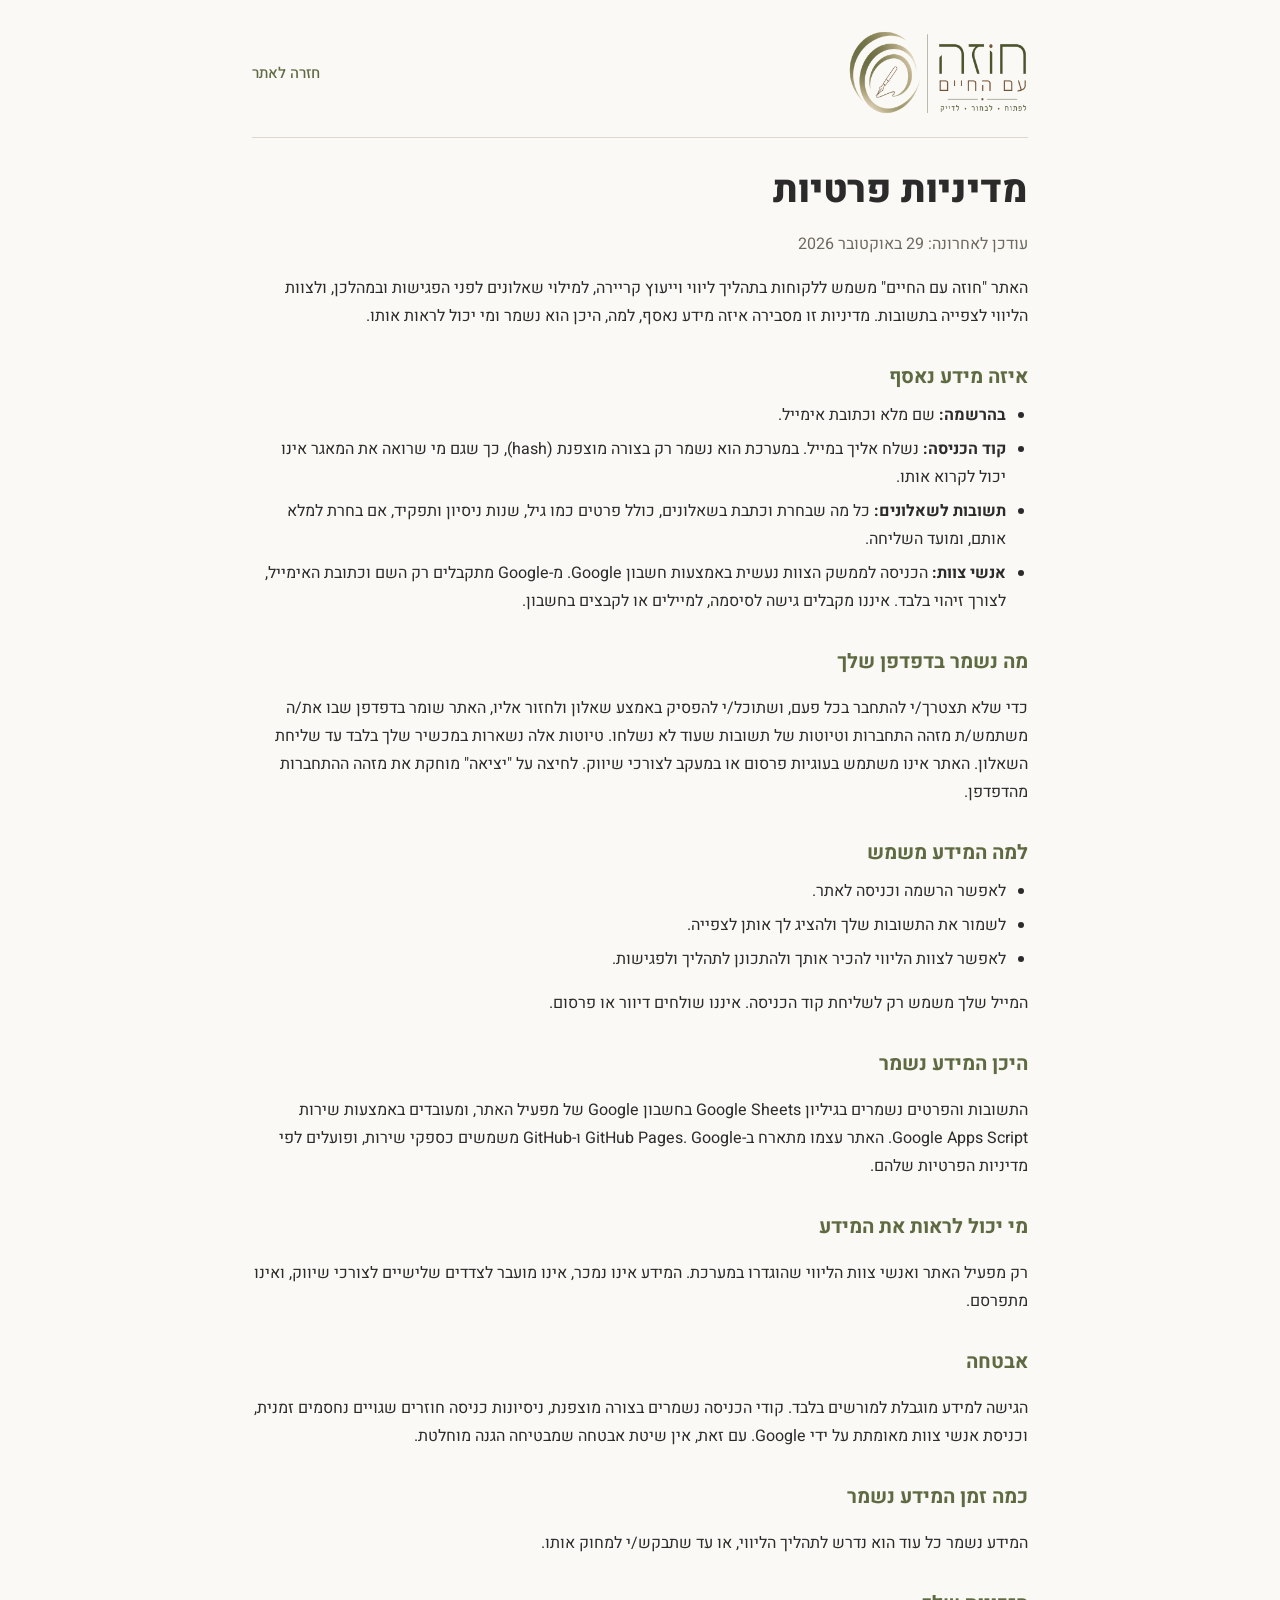
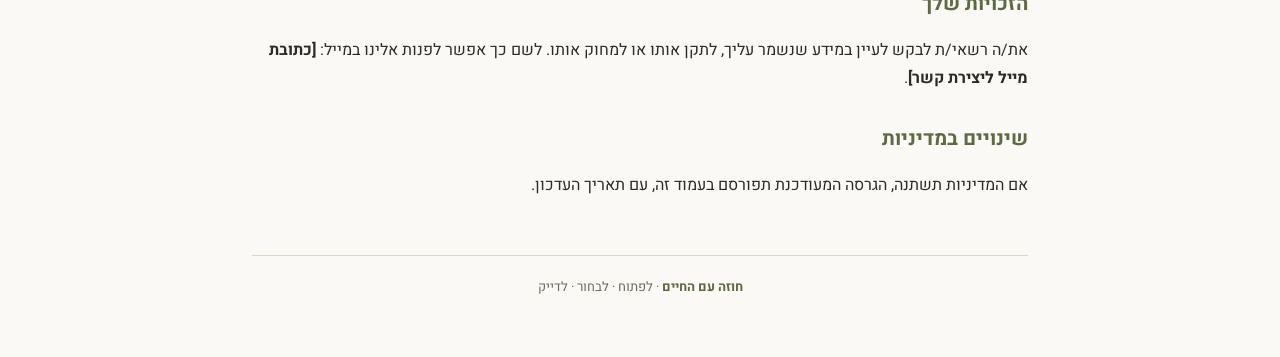
==== CFL_HR_privacy.html @ 14820999 "HR site starter" ====
<!doctype html>
<html lang="he" dir="rtl">
<head>
  <meta charset="utf-8">
  <meta name="viewport" content="width=device-width, initial-scale=1">
  <title>מדיניות פרטיות · חוזה עם החיים</title>
  <link rel="preconnect" href="https://fonts.googleapis.com">
  <link rel="preconnect" href="https://fonts.gstatic.com" crossorigin>
  <link href="https://fonts.googleapis.com/css2?family=Heebo:wght@300;400;500;700;800&display=swap" rel="stylesheet">
  <style>
    :root { --ink:#2B2B2B; --olive:#5E6A41; --paper:#FAF9F5; --rule:#DCD7CA; --mute:#6E6A5F; }
    * { box-sizing: border-box; }
    body { margin:0; background:var(--paper); color:var(--ink); font-family:"Heebo",Arial,"Arial Hebrew",sans-serif; font-size:17px; line-height:1.65; }
    .wrap { max-width:820px; margin:0 auto; padding:0 22px 60px; }
    .site-head { display:flex; align-items:center; justify-content:space-between; gap:16px; padding:30px 0 22px; border-bottom:1px solid var(--rule); margin-bottom:30px; }
    .logo { display:block; width:180px; max-width:50%; height:auto; }
    .link-btn { color:var(--olive); font-size:15px; font-weight:500; text-decoration:none; }
    h1 { font-weight:800; font-size:clamp(28px,5vw,38px); line-height:1.2; margin:0 0 10px; }
    footer { margin-top:56px; padding-top:20px; border-top:1px solid var(--rule); font-size:13px; color:var(--mute); text-align:center; }
    footer b { color:var(--olive); }
    .policy h2 { font-size:20px; margin:30px 0 8px; color:var(--olive); }
    .policy p, .policy li { font-size:16px; line-height:1.75; }
    .policy ul { padding-inline-start:22px; margin:0 0 12px; }
    .policy li { margin-bottom:6px; }
    .updated { color:var(--mute); font-size:14px; }
  </style>
</head>
<body>
  <div class="wrap">
    <header class="site-head">
      <img class="logo" src="CFL_logo.png" width="180" style="width:180px;max-width:50%;height:auto" alt="חוזה עם החיים · לפתוח · לבחור · לדייק">
      <nav class="site-nav"><a class="link-btn" href="index.html">חזרה לאתר</a></nav>
    </header>

    <main class="policy">
      <h1>מדיניות פרטיות</h1>
      <p class="updated">עודכן לאחרונה: 29 באוקטובר 2026</p>

      <p>האתר "חוזה עם החיים" משמש ללקוחות בתהליך ליווי וייעוץ קריירה, למילוי שאלונים לפני הפגישות ובמהלכן, ולצוות הליווי לצפייה בתשובות. מדיניות זו מסבירה איזה מידע נאסף, למה, היכן הוא נשמר ומי יכול לראות אותו.</p>

      <h2>איזה מידע נאסף</h2>
      <ul>
        <li><b>בהרשמה:</b> שם מלא וכתובת אימייל.</li>
        <li><b>קוד הכניסה:</b> נשלח אליך במייל. במערכת הוא נשמר רק בצורה מוצפנת (hash), כך שגם מי שרואה את המאגר אינו יכול לקרוא אותו.</li>
        <li><b>תשובות לשאלונים:</b> כל מה שבחרת וכתבת בשאלונים, כולל פרטים כמו גיל, שנות ניסיון ותפקיד, אם בחרת למלא אותם, ומועד השליחה.</li>
        <li><b>אנשי צוות:</b> הכניסה לממשק הצוות נעשית באמצעות חשבון Google. מ-Google מתקבלים רק השם וכתובת האימייל, לצורך זיהוי בלבד. איננו מקבלים גישה לסיסמה, למיילים או לקבצים בחשבון.</li>
      </ul>

      <h2>מה נשמר בדפדפן שלך</h2>
      <p>כדי שלא תצטרך/י להתחבר בכל פעם, ושתוכל/י להפסיק באמצע שאלון ולחזור אליו, האתר שומר בדפדפן שבו את/ה משתמש/ת מזהה התחברות וטיוטות של תשובות שעוד לא נשלחו. טיוטות אלה נשארות במכשיר שלך בלבד עד שליחת השאלון. האתר אינו משתמש בעוגיות פרסום או במעקב לצורכי שיווק. לחיצה על "יציאה" מוחקת את מזהה ההתחברות מהדפדפן.</p>

      <h2>למה המידע משמש</h2>
      <ul>
        <li>לאפשר הרשמה וכניסה לאתר.</li>
        <li>לשמור את התשובות שלך ולהציג לך אותן לצפייה.</li>
        <li>לאפשר לצוות הליווי להכיר אותך ולהתכונן לתהליך ולפגישות.</li>
      </ul>
      <p>המייל שלך משמש רק לשליחת קוד הכניסה. איננו שולחים דיוור או פרסום.</p>

      <h2>היכן המידע נשמר</h2>
      <p>התשובות והפרטים נשמרים בגיליון Google Sheets בחשבון Google של מפעיל האתר, ומעובדים באמצעות שירות Google Apps Script. האתר עצמו מתארח ב-GitHub Pages. Google ו-GitHub משמשים כספקי שירות, ופועלים לפי מדיניות הפרטיות שלהם.</p>

      <h2>מי יכול לראות את המידע</h2>
      <p>רק מפעיל האתר ואנשי צוות הליווי שהוגדרו במערכת. המידע אינו נמכר, אינו מועבר לצדדים שלישיים לצורכי שיווק, ואינו מתפרסם.</p>

      <h2>אבטחה</h2>
      <p>הגישה למידע מוגבלת למורשים בלבד. קודי הכניסה נשמרים בצורה מוצפנת, ניסיונות כניסה חוזרים שגויים נחסמים זמנית, וכניסת אנשי צוות מאומתת על ידי Google. עם זאת, אין שיטת אבטחה שמבטיחה הגנה מוחלטת.</p>

      <h2>כמה זמן המידע נשמר</h2>
      <p>המידע נשמר כל עוד הוא נדרש לתהליך הליווי, או עד שתבקש/י למחוק אותו.</p>

      <h2>הזכויות שלך</h2>
      <p>את/ה רשאי/ת לבקש לעיין במידע שנשמר עליך, לתקן אותו או למחוק אותו. לשם כך אפשר לפנות אלינו במייל: <b>[כתובת מייל ליצירת קשר]</b>.</p>

      <h2>שינויים במדיניות</h2>
      <p>אם המדיניות תשתנה, הגרסה המעודכנת תפורסם בעמוד זה, עם תאריך העדכון.</p>
    </main>

    <footer><b>חוזה עם החיים</b> · לפתוח · לבחור · לדייק</footer>
  </div>
</body>
</html>
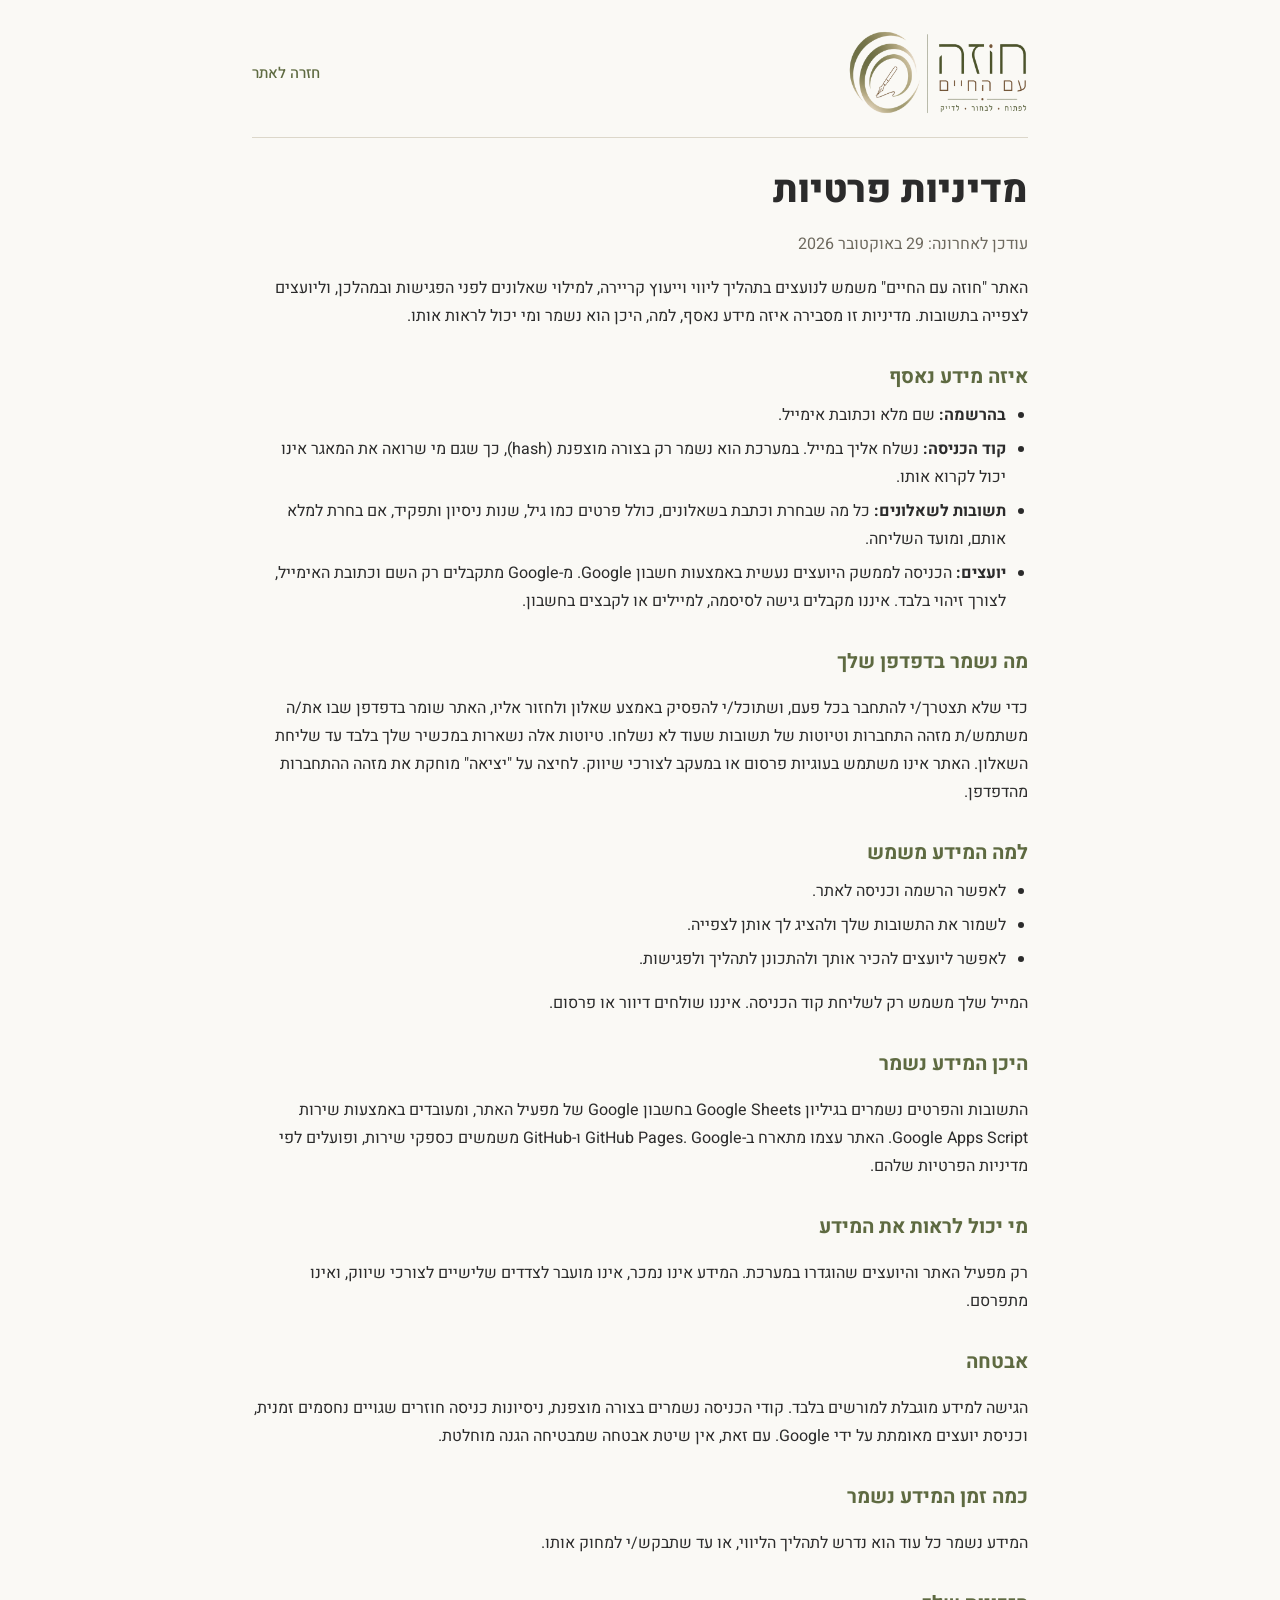
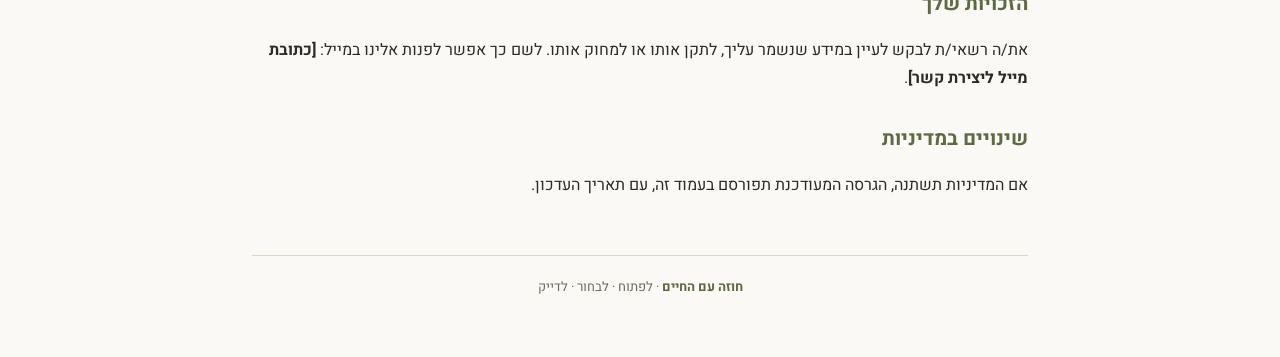
==== commit c4b395b9: "נועצים/יועצים, three views" ====
--- a/CFL_HR_privacy.html
+++ b/CFL_HR_privacy.html
@@ -36,14 +36,14 @@
       <h1>מדיניות פרטיות</h1>
       <p class="updated">עודכן לאחרונה: 29 באוקטובר 2026</p>
 
-      <p>האתר "חוזה עם החיים" משמש ללקוחות בתהליך ליווי וייעוץ קריירה, למילוי שאלונים לפני הפגישות ובמהלכן, ולצוות הליווי לצפייה בתשובות. מדיניות זו מסבירה איזה מידע נאסף, למה, היכן הוא נשמר ומי יכול לראות אותו.</p>
+      <p>האתר "חוזה עם החיים" משמש לנועצים בתהליך ליווי וייעוץ קריירה, למילוי שאלונים לפני הפגישות ובמהלכן, וליועצים לצפייה בתשובות. מדיניות זו מסבירה איזה מידע נאסף, למה, היכן הוא נשמר ומי יכול לראות אותו.</p>
 
       <h2>איזה מידע נאסף</h2>
       <ul>
         <li><b>בהרשמה:</b> שם מלא וכתובת אימייל.</li>
         <li><b>קוד הכניסה:</b> נשלח אליך במייל. במערכת הוא נשמר רק בצורה מוצפנת (hash), כך שגם מי שרואה את המאגר אינו יכול לקרוא אותו.</li>
         <li><b>תשובות לשאלונים:</b> כל מה שבחרת וכתבת בשאלונים, כולל פרטים כמו גיל, שנות ניסיון ותפקיד, אם בחרת למלא אותם, ומועד השליחה.</li>
-        <li><b>אנשי צוות:</b> הכניסה לממשק הצוות נעשית באמצעות חשבון Google. מ-Google מתקבלים רק השם וכתובת האימייל, לצורך זיהוי בלבד. איננו מקבלים גישה לסיסמה, למיילים או לקבצים בחשבון.</li>
+        <li><b>יועצים:</b> הכניסה לממשק היועצים נעשית באמצעות חשבון Google. מ-Google מתקבלים רק השם וכתובת האימייל, לצורך זיהוי בלבד. איננו מקבלים גישה לסיסמה, למיילים או לקבצים בחשבון.</li>
       </ul>
 
       <h2>מה נשמר בדפדפן שלך</h2>
@@ -53,7 +53,7 @@
       <ul>
         <li>לאפשר הרשמה וכניסה לאתר.</li>
         <li>לשמור את התשובות שלך ולהציג לך אותן לצפייה.</li>
-        <li>לאפשר לצוות הליווי להכיר אותך ולהתכונן לתהליך ולפגישות.</li>
+        <li>לאפשר ליועצים להכיר אותך ולהתכונן לתהליך ולפגישות.</li>
       </ul>
       <p>המייל שלך משמש רק לשליחת קוד הכניסה. איננו שולחים דיוור או פרסום.</p>
 
@@ -61,10 +61,10 @@
       <p>התשובות והפרטים נשמרים בגיליון Google Sheets בחשבון Google של מפעיל האתר, ומעובדים באמצעות שירות Google Apps Script. האתר עצמו מתארח ב-GitHub Pages. Google ו-GitHub משמשים כספקי שירות, ופועלים לפי מדיניות הפרטיות שלהם.</p>
 
       <h2>מי יכול לראות את המידע</h2>
-      <p>רק מפעיל האתר ואנשי צוות הליווי שהוגדרו במערכת. המידע אינו נמכר, אינו מועבר לצדדים שלישיים לצורכי שיווק, ואינו מתפרסם.</p>
+      <p>רק מפעיל האתר והיועצים שהוגדרו במערכת. המידע אינו נמכר, אינו מועבר לצדדים שלישיים לצורכי שיווק, ואינו מתפרסם.</p>
 
       <h2>אבטחה</h2>
-      <p>הגישה למידע מוגבלת למורשים בלבד. קודי הכניסה נשמרים בצורה מוצפנת, ניסיונות כניסה חוזרים שגויים נחסמים זמנית, וכניסת אנשי צוות מאומתת על ידי Google. עם זאת, אין שיטת אבטחה שמבטיחה הגנה מוחלטת.</p>
+      <p>הגישה למידע מוגבלת למורשים בלבד. קודי הכניסה נשמרים בצורה מוצפנת, ניסיונות כניסה חוזרים שגויים נחסמים זמנית, וכניסת יועצים מאומתת על ידי Google. עם זאת, אין שיטת אבטחה שמבטיחה הגנה מוחלטת.</p>
 
       <h2>כמה זמן המידע נשמר</h2>
       <p>המידע נשמר כל עוד הוא נדרש לתהליך הליווי, או עד שתבקש/י למחוק אותו.</p>
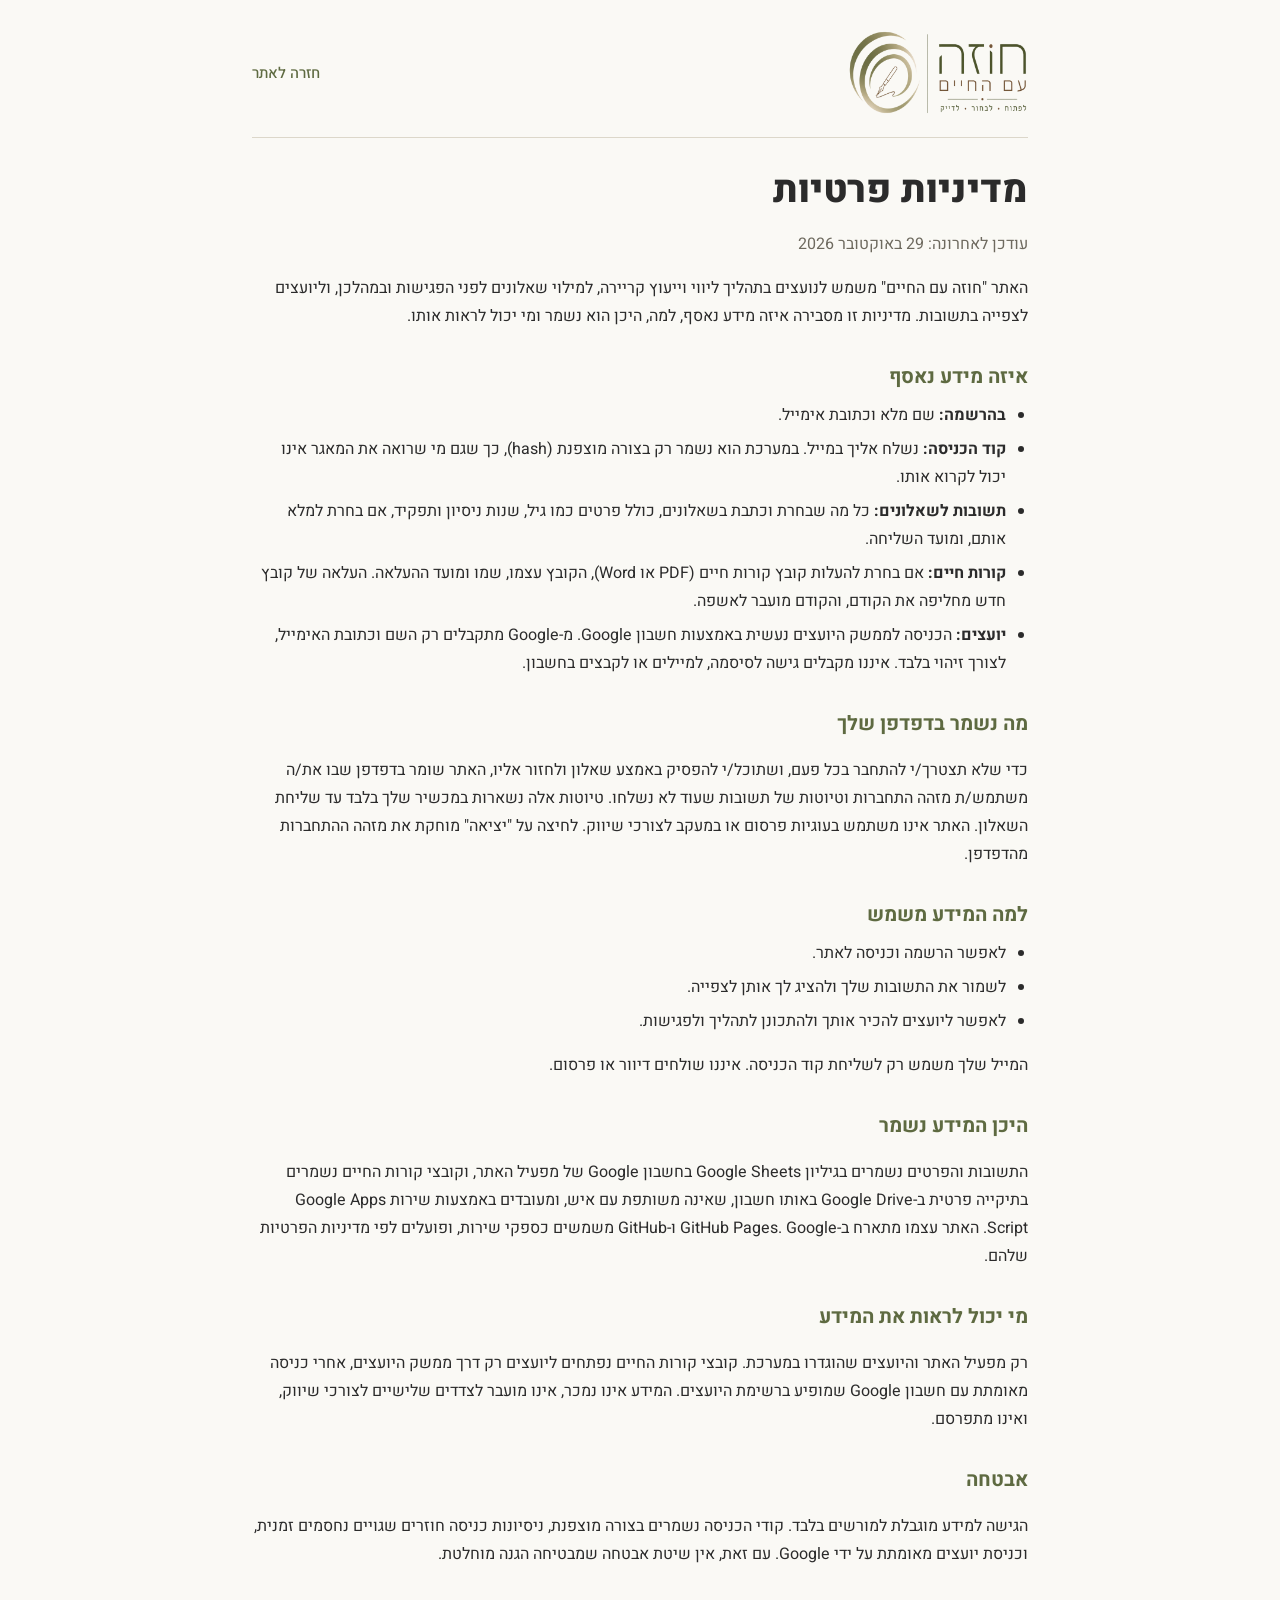
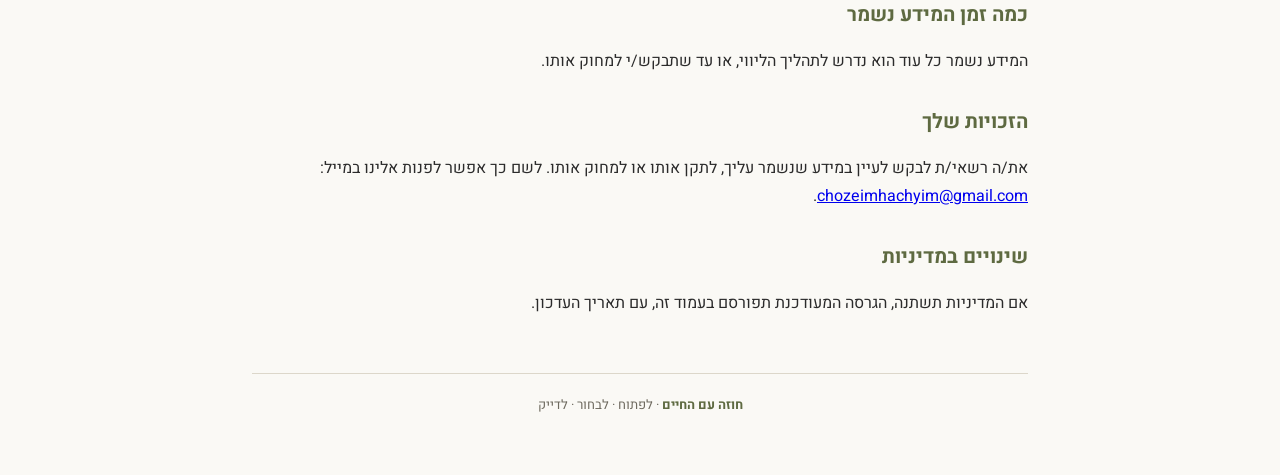
==== commit fdc0a19f: "CV view and download for יועצים" ====
--- a/CFL_HR_privacy.html
+++ b/CFL_HR_privacy.html
@@ -43,6 +43,7 @@
         <li><b>בהרשמה:</b> שם מלא וכתובת אימייל.</li>
         <li><b>קוד הכניסה:</b> נשלח אליך במייל. במערכת הוא נשמר רק בצורה מוצפנת (hash), כך שגם מי שרואה את המאגר אינו יכול לקרוא אותו.</li>
         <li><b>תשובות לשאלונים:</b> כל מה שבחרת וכתבת בשאלונים, כולל פרטים כמו גיל, שנות ניסיון ותפקיד, אם בחרת למלא אותם, ומועד השליחה.</li>
+        <li><b>קורות חיים:</b> אם בחרת להעלות קובץ קורות חיים (PDF או Word), הקובץ עצמו, שמו ומועד ההעלאה. העלאה של קובץ חדש מחליפה את הקודם, והקודם מועבר לאשפה.</li>
         <li><b>יועצים:</b> הכניסה לממשק היועצים נעשית באמצעות חשבון Google. מ-Google מתקבלים רק השם וכתובת האימייל, לצורך זיהוי בלבד. איננו מקבלים גישה לסיסמה, למיילים או לקבצים בחשבון.</li>
       </ul>
 
@@ -58,10 +59,10 @@
       <p>המייל שלך משמש רק לשליחת קוד הכניסה. איננו שולחים דיוור או פרסום.</p>
 
       <h2>היכן המידע נשמר</h2>
-      <p>התשובות והפרטים נשמרים בגיליון Google Sheets בחשבון Google של מפעיל האתר, ומעובדים באמצעות שירות Google Apps Script. האתר עצמו מתארח ב-GitHub Pages. Google ו-GitHub משמשים כספקי שירות, ופועלים לפי מדיניות הפרטיות שלהם.</p>
+      <p>התשובות והפרטים נשמרים בגיליון Google Sheets בחשבון Google של מפעיל האתר, וקובצי קורות החיים נשמרים בתיקייה פרטית ב-Google Drive באותו חשבון, שאינה משותפת עם איש, ומעובדים באמצעות שירות Google Apps Script. האתר עצמו מתארח ב-GitHub Pages. Google ו-GitHub משמשים כספקי שירות, ופועלים לפי מדיניות הפרטיות שלהם.</p>
 
       <h2>מי יכול לראות את המידע</h2>
-      <p>רק מפעיל האתר והיועצים שהוגדרו במערכת. המידע אינו נמכר, אינו מועבר לצדדים שלישיים לצורכי שיווק, ואינו מתפרסם.</p>
+      <p>רק מפעיל האתר והיועצים שהוגדרו במערכת. קובצי קורות החיים נפתחים ליועצים רק דרך ממשק היועצים, אחרי כניסה מאומתת עם חשבון Google שמופיע ברשימת היועצים. המידע אינו נמכר, אינו מועבר לצדדים שלישיים לצורכי שיווק, ואינו מתפרסם.</p>
 
       <h2>אבטחה</h2>
       <p>הגישה למידע מוגבלת למורשים בלבד. קודי הכניסה נשמרים בצורה מוצפנת, ניסיונות כניסה חוזרים שגויים נחסמים זמנית, וכניסת יועצים מאומתת על ידי Google. עם זאת, אין שיטת אבטחה שמבטיחה הגנה מוחלטת.</p>
@@ -70,7 +71,7 @@
       <p>המידע נשמר כל עוד הוא נדרש לתהליך הליווי, או עד שתבקש/י למחוק אותו.</p>
 
       <h2>הזכויות שלך</h2>
-      <p>את/ה רשאי/ת לבקש לעיין במידע שנשמר עליך, לתקן אותו או למחוק אותו. לשם כך אפשר לפנות אלינו במייל: <b>[כתובת מייל ליצירת קשר]</b>.</p>
+      <p>את/ה רשאי/ת לבקש לעיין במידע שנשמר עליך, לתקן אותו או למחוק אותו. לשם כך אפשר לפנות אלינו במייל: <a href="mailto:chozeimhachyim@gmail.com" dir="ltr">chozeimhachyim@gmail.com</a>.</p>
 
       <h2>שינויים במדיניות</h2>
       <p>אם המדיניות תשתנה, הגרסה המעודכנת תפורסם בעמוד זה, עם תאריך העדכון.</p>
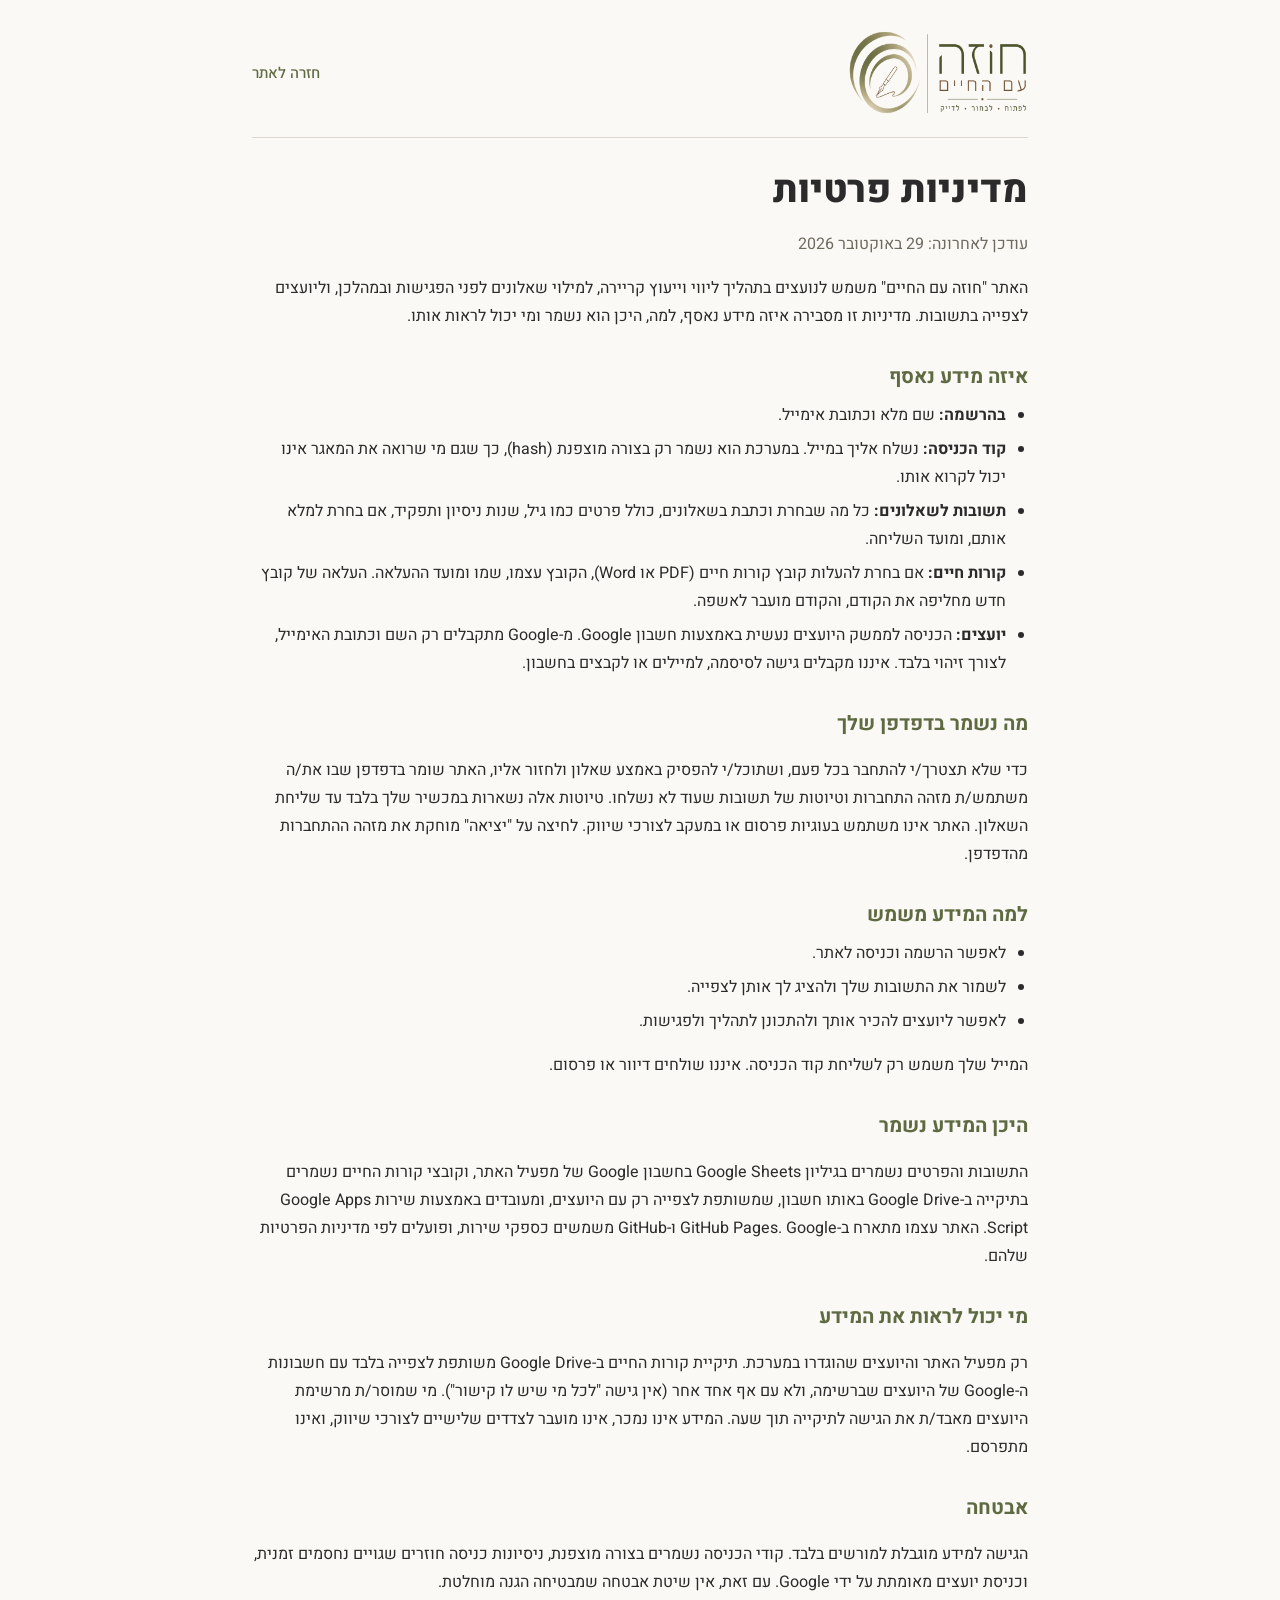
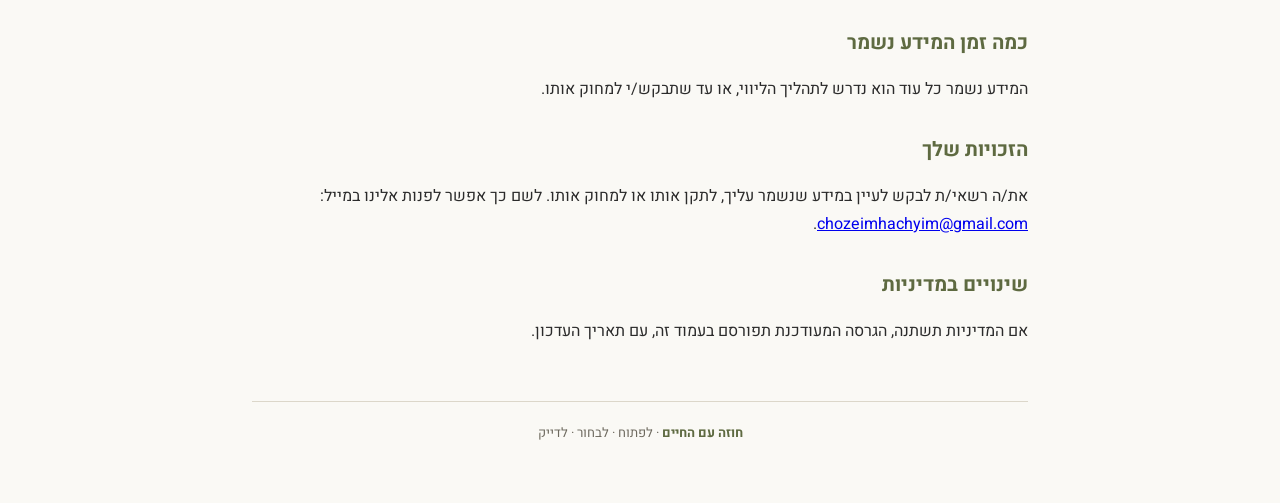
==== commit d79fc1a6: "CV opens in Drive, faster loading" ====
--- a/CFL_HR_privacy.html
+++ b/CFL_HR_privacy.html
@@ -59,10 +59,10 @@
       <p>המייל שלך משמש רק לשליחת קוד הכניסה. איננו שולחים דיוור או פרסום.</p>
 
       <h2>היכן המידע נשמר</h2>
-      <p>התשובות והפרטים נשמרים בגיליון Google Sheets בחשבון Google של מפעיל האתר, וקובצי קורות החיים נשמרים בתיקייה פרטית ב-Google Drive באותו חשבון, שאינה משותפת עם איש, ומעובדים באמצעות שירות Google Apps Script. האתר עצמו מתארח ב-GitHub Pages. Google ו-GitHub משמשים כספקי שירות, ופועלים לפי מדיניות הפרטיות שלהם.</p>
+      <p>התשובות והפרטים נשמרים בגיליון Google Sheets בחשבון Google של מפעיל האתר, וקובצי קורות החיים נשמרים בתיקייה ב-Google Drive באותו חשבון, שמשותפת לצפייה רק עם היועצים, ומעובדים באמצעות שירות Google Apps Script. האתר עצמו מתארח ב-GitHub Pages. Google ו-GitHub משמשים כספקי שירות, ופועלים לפי מדיניות הפרטיות שלהם.</p>
 
       <h2>מי יכול לראות את המידע</h2>
-      <p>רק מפעיל האתר והיועצים שהוגדרו במערכת. קובצי קורות החיים נפתחים ליועצים רק דרך ממשק היועצים, אחרי כניסה מאומתת עם חשבון Google שמופיע ברשימת היועצים. המידע אינו נמכר, אינו מועבר לצדדים שלישיים לצורכי שיווק, ואינו מתפרסם.</p>
+      <p>רק מפעיל האתר והיועצים שהוגדרו במערכת. תיקיית קורות החיים ב-Google Drive משותפת לצפייה בלבד עם חשבונות ה-Google של היועצים שברשימה, ולא עם אף אחד אחר (אין גישה "לכל מי שיש לו קישור"). מי שמוסר/ת מרשימת היועצים מאבד/ת את הגישה לתיקייה תוך שעה. המידע אינו נמכר, אינו מועבר לצדדים שלישיים לצורכי שיווק, ואינו מתפרסם.</p>
 
       <h2>אבטחה</h2>
       <p>הגישה למידע מוגבלת למורשים בלבד. קודי הכניסה נשמרים בצורה מוצפנת, ניסיונות כניסה חוזרים שגויים נחסמים זמנית, וכניסת יועצים מאומתת על ידי Google. עם זאת, אין שיטת אבטחה שמבטיחה הגנה מוחלטת.</p>
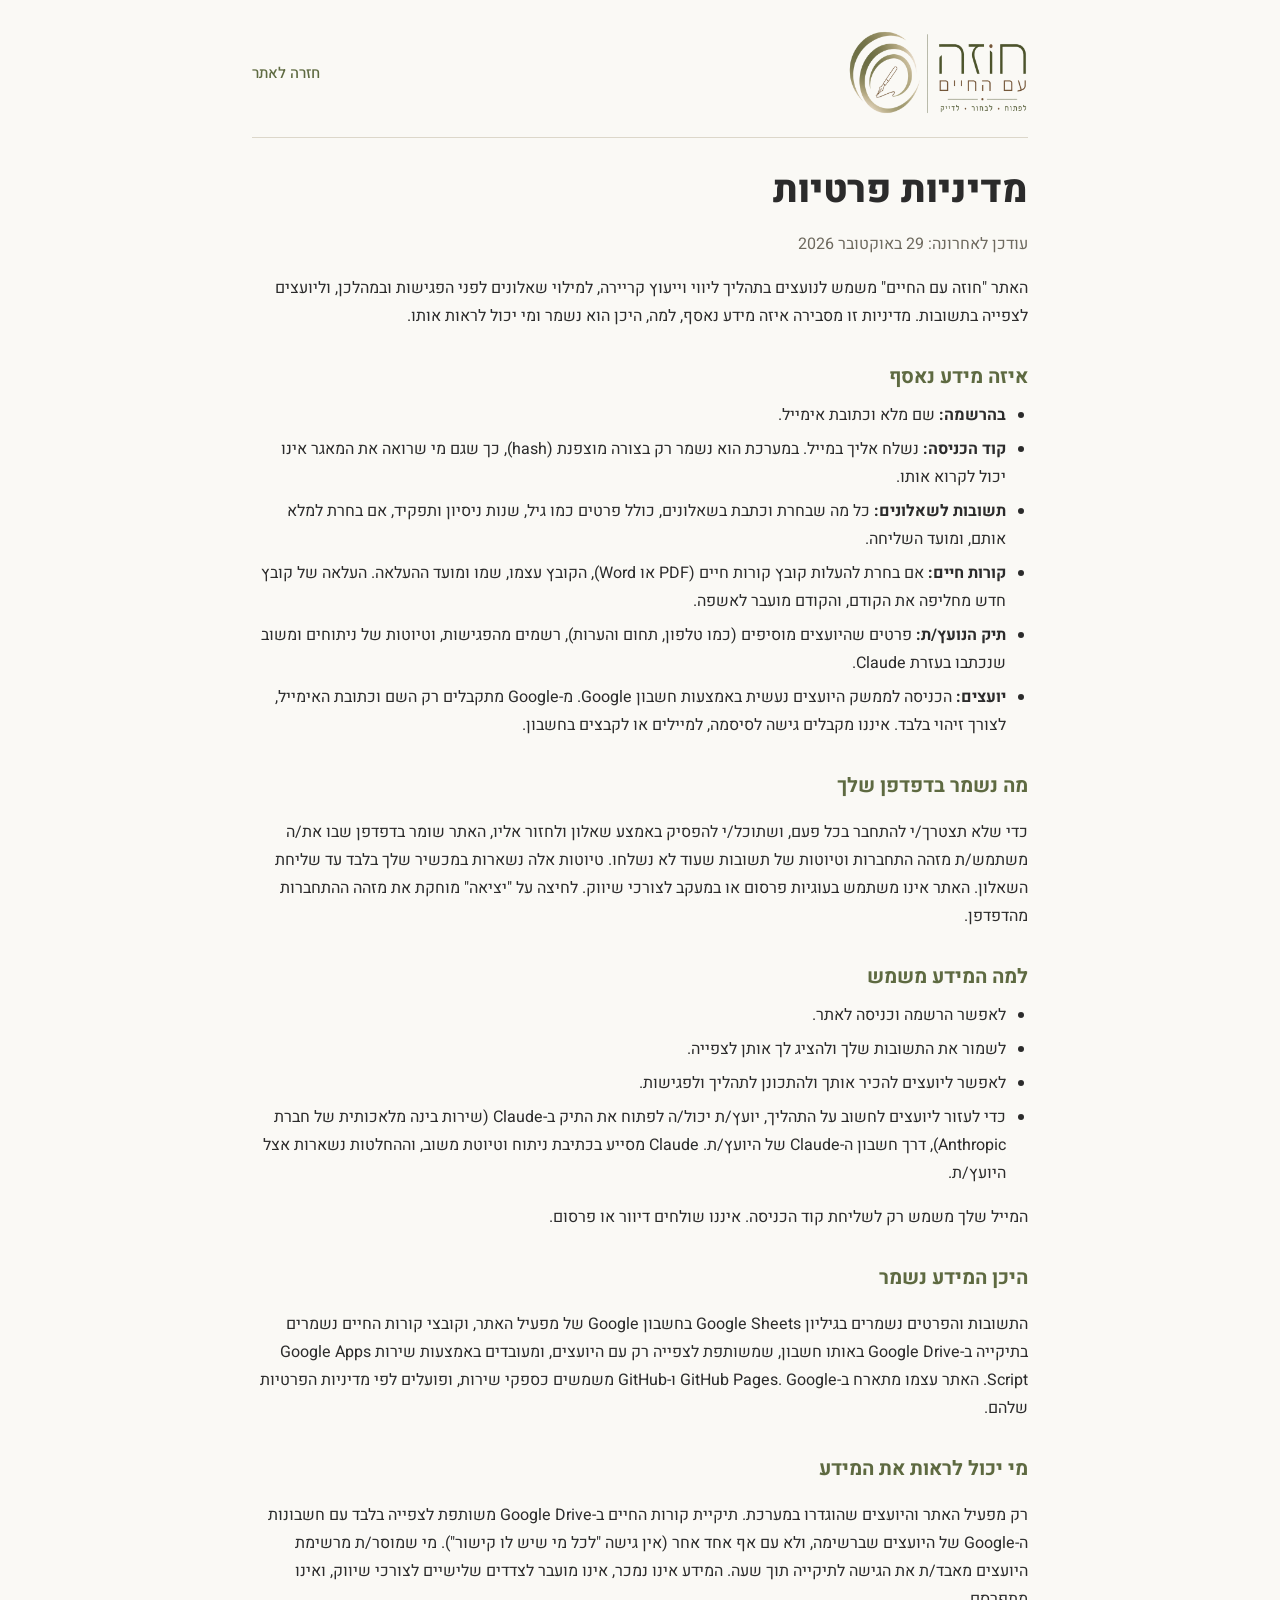
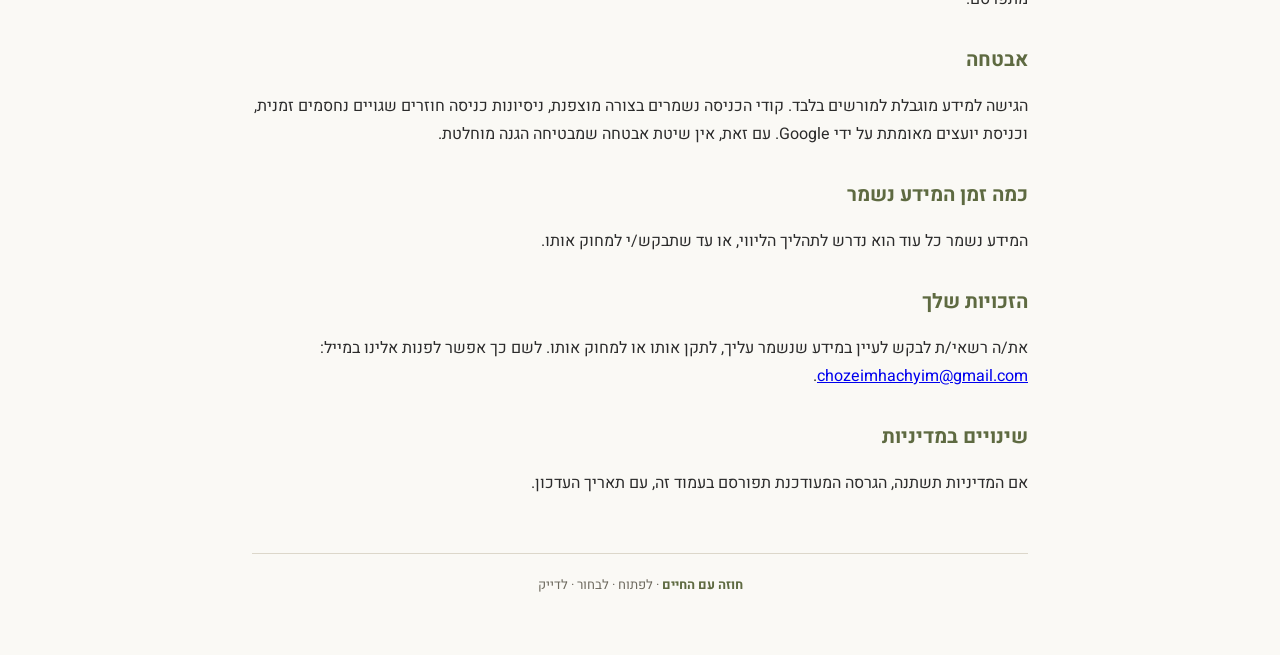
==== commit 9d4a3107: "Stage 1: full תיק, notes, Claude Co-Authored-By: Claude Opus 5.5 <noreply@anthropic.com> Claude-Sess" ====
--- a/CFL_HR_privacy.html
+++ b/CFL_HR_privacy.html
@@ -44,6 +44,7 @@
         <li><b>קוד הכניסה:</b> נשלח אליך במייל. במערכת הוא נשמר רק בצורה מוצפנת (hash), כך שגם מי שרואה את המאגר אינו יכול לקרוא אותו.</li>
         <li><b>תשובות לשאלונים:</b> כל מה שבחרת וכתבת בשאלונים, כולל פרטים כמו גיל, שנות ניסיון ותפקיד, אם בחרת למלא אותם, ומועד השליחה.</li>
         <li><b>קורות חיים:</b> אם בחרת להעלות קובץ קורות חיים (PDF או Word), הקובץ עצמו, שמו ומועד ההעלאה. העלאה של קובץ חדש מחליפה את הקודם, והקודם מועבר לאשפה.</li>
+        <li><b>תיק הנועץ/ת:</b> פרטים שהיועצים מוסיפים (כמו טלפון, תחום והערות), רשמים מהפגישות, וטיוטות של ניתוחים ומשוב שנכתבו בעזרת Claude.</li>
         <li><b>יועצים:</b> הכניסה לממשק היועצים נעשית באמצעות חשבון Google. מ-Google מתקבלים רק השם וכתובת האימייל, לצורך זיהוי בלבד. איננו מקבלים גישה לסיסמה, למיילים או לקבצים בחשבון.</li>
       </ul>
 
@@ -55,6 +56,7 @@
         <li>לאפשר הרשמה וכניסה לאתר.</li>
         <li>לשמור את התשובות שלך ולהציג לך אותן לצפייה.</li>
         <li>לאפשר ליועצים להכיר אותך ולהתכונן לתהליך ולפגישות.</li>
+        <li>כדי לעזור ליועצים לחשוב על התהליך, יועץ/ת יכול/ה לפתוח את התיק ב-Claude (שירות בינה מלאכותית של חברת Anthropic), דרך חשבון ה-Claude של היועץ/ת. Claude מסייע בכתיבת ניתוח וטיוטת משוב, וההחלטות נשארות אצל היועץ/ת.</li>
       </ul>
       <p>המייל שלך משמש רק לשליחת קוד הכניסה. איננו שולחים דיוור או פרסום.</p>
 
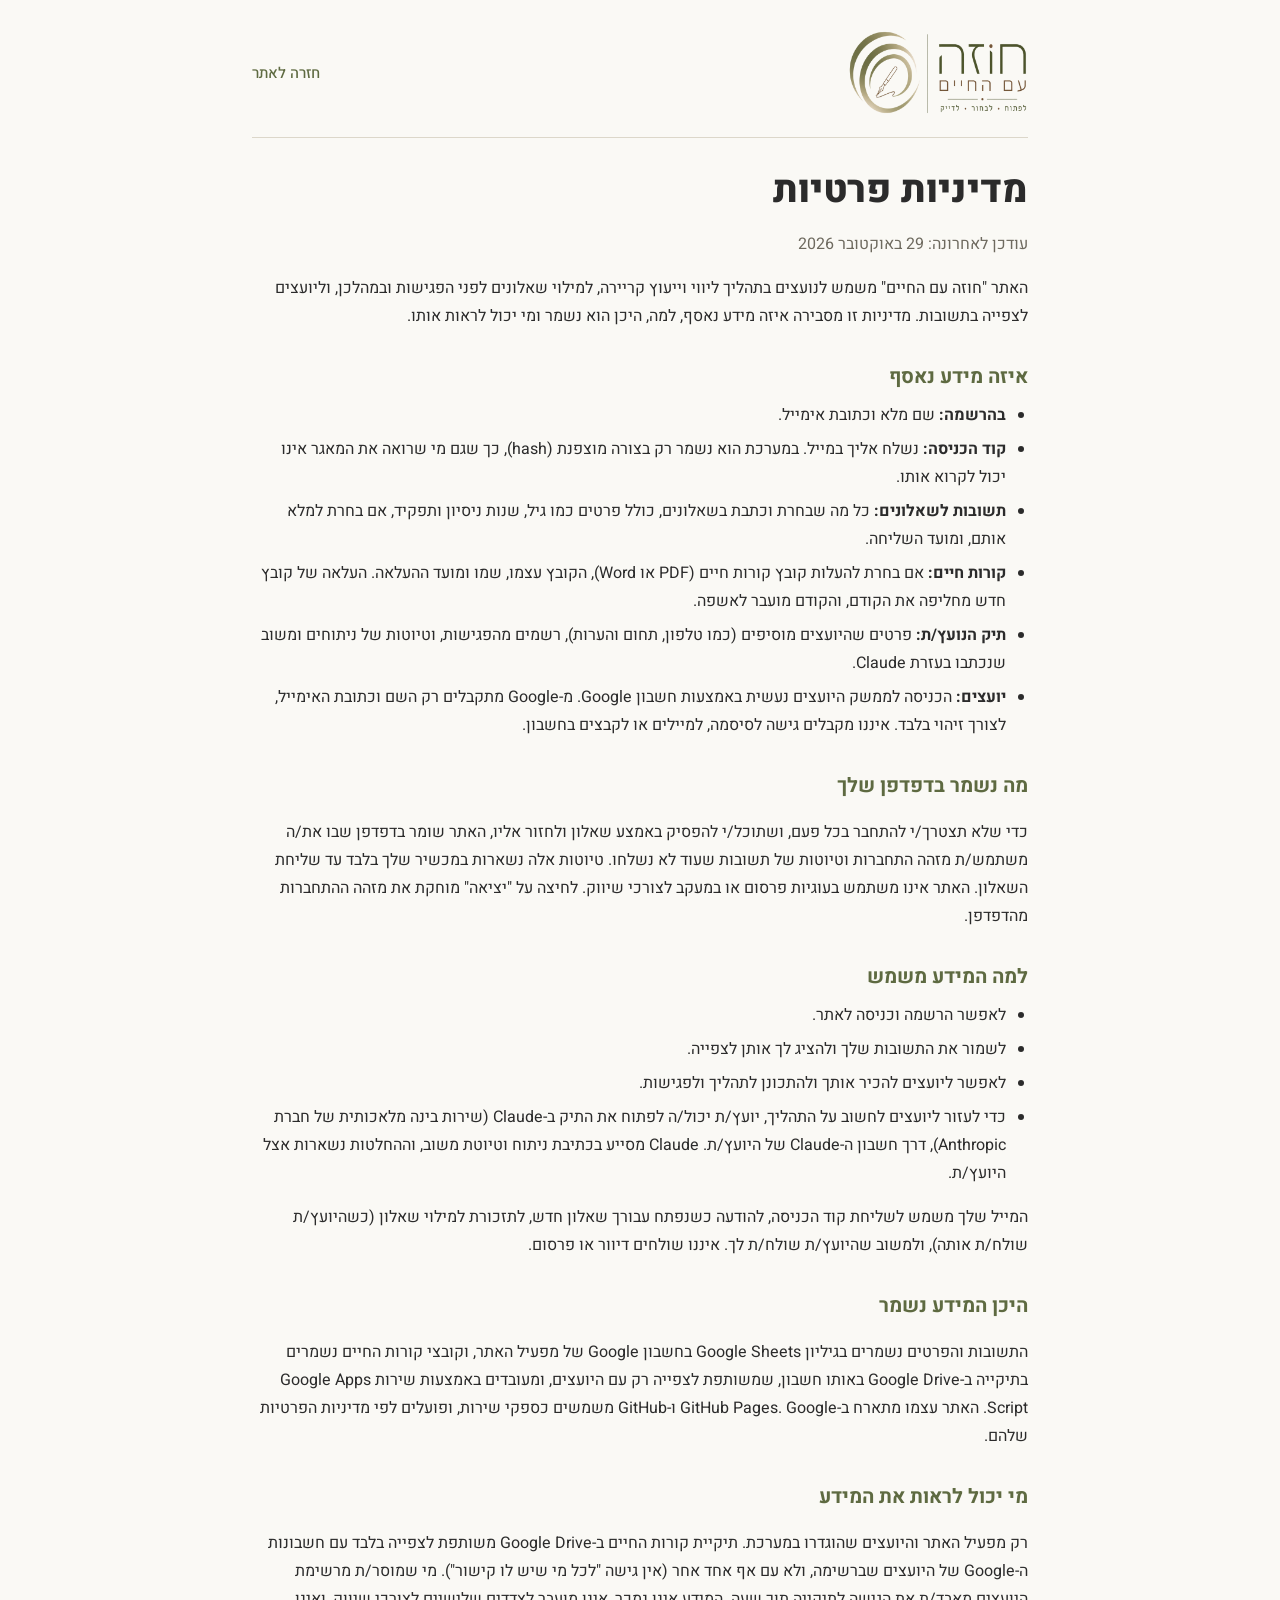
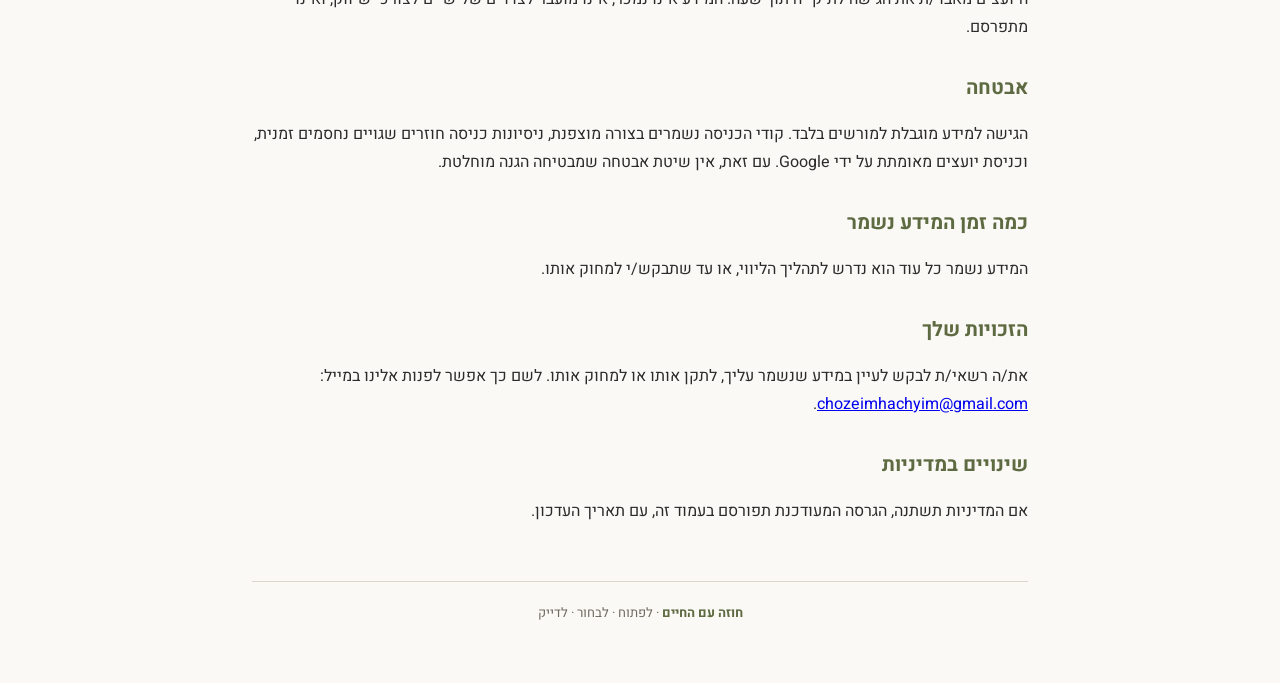
==== commit f2dae804: "תיק: the four meetings, mails to the נועץ, sending the feedback - Meetings 1–4: held or not, the dat" ====
--- a/CFL_HR_privacy.html
+++ b/CFL_HR_privacy.html
@@ -58,7 +58,7 @@
         <li>לאפשר ליועצים להכיר אותך ולהתכונן לתהליך ולפגישות.</li>
         <li>כדי לעזור ליועצים לחשוב על התהליך, יועץ/ת יכול/ה לפתוח את התיק ב-Claude (שירות בינה מלאכותית של חברת Anthropic), דרך חשבון ה-Claude של היועץ/ת. Claude מסייע בכתיבת ניתוח וטיוטת משוב, וההחלטות נשארות אצל היועץ/ת.</li>
       </ul>
-      <p>המייל שלך משמש רק לשליחת קוד הכניסה. איננו שולחים דיוור או פרסום.</p>
+      <p>המייל שלך משמש לשליחת קוד הכניסה, להודעה כשנפתח עבורך שאלון חדש, לתזכורת למילוי שאלון (כשהיועץ/ת שולח/ת אותה), ולמשוב שהיועץ/ת שולח/ת לך. איננו שולחים דיוור או פרסום.</p>
 
       <h2>היכן המידע נשמר</h2>
       <p>התשובות והפרטים נשמרים בגיליון Google Sheets בחשבון Google של מפעיל האתר, וקובצי קורות החיים נשמרים בתיקייה ב-Google Drive באותו חשבון, שמשותפת לצפייה רק עם היועצים, ומעובדים באמצעות שירות Google Apps Script. האתר עצמו מתארח ב-GitHub Pages. Google ו-GitHub משמשים כספקי שירות, ופועלים לפי מדיניות הפרטיות שלהם.</p>
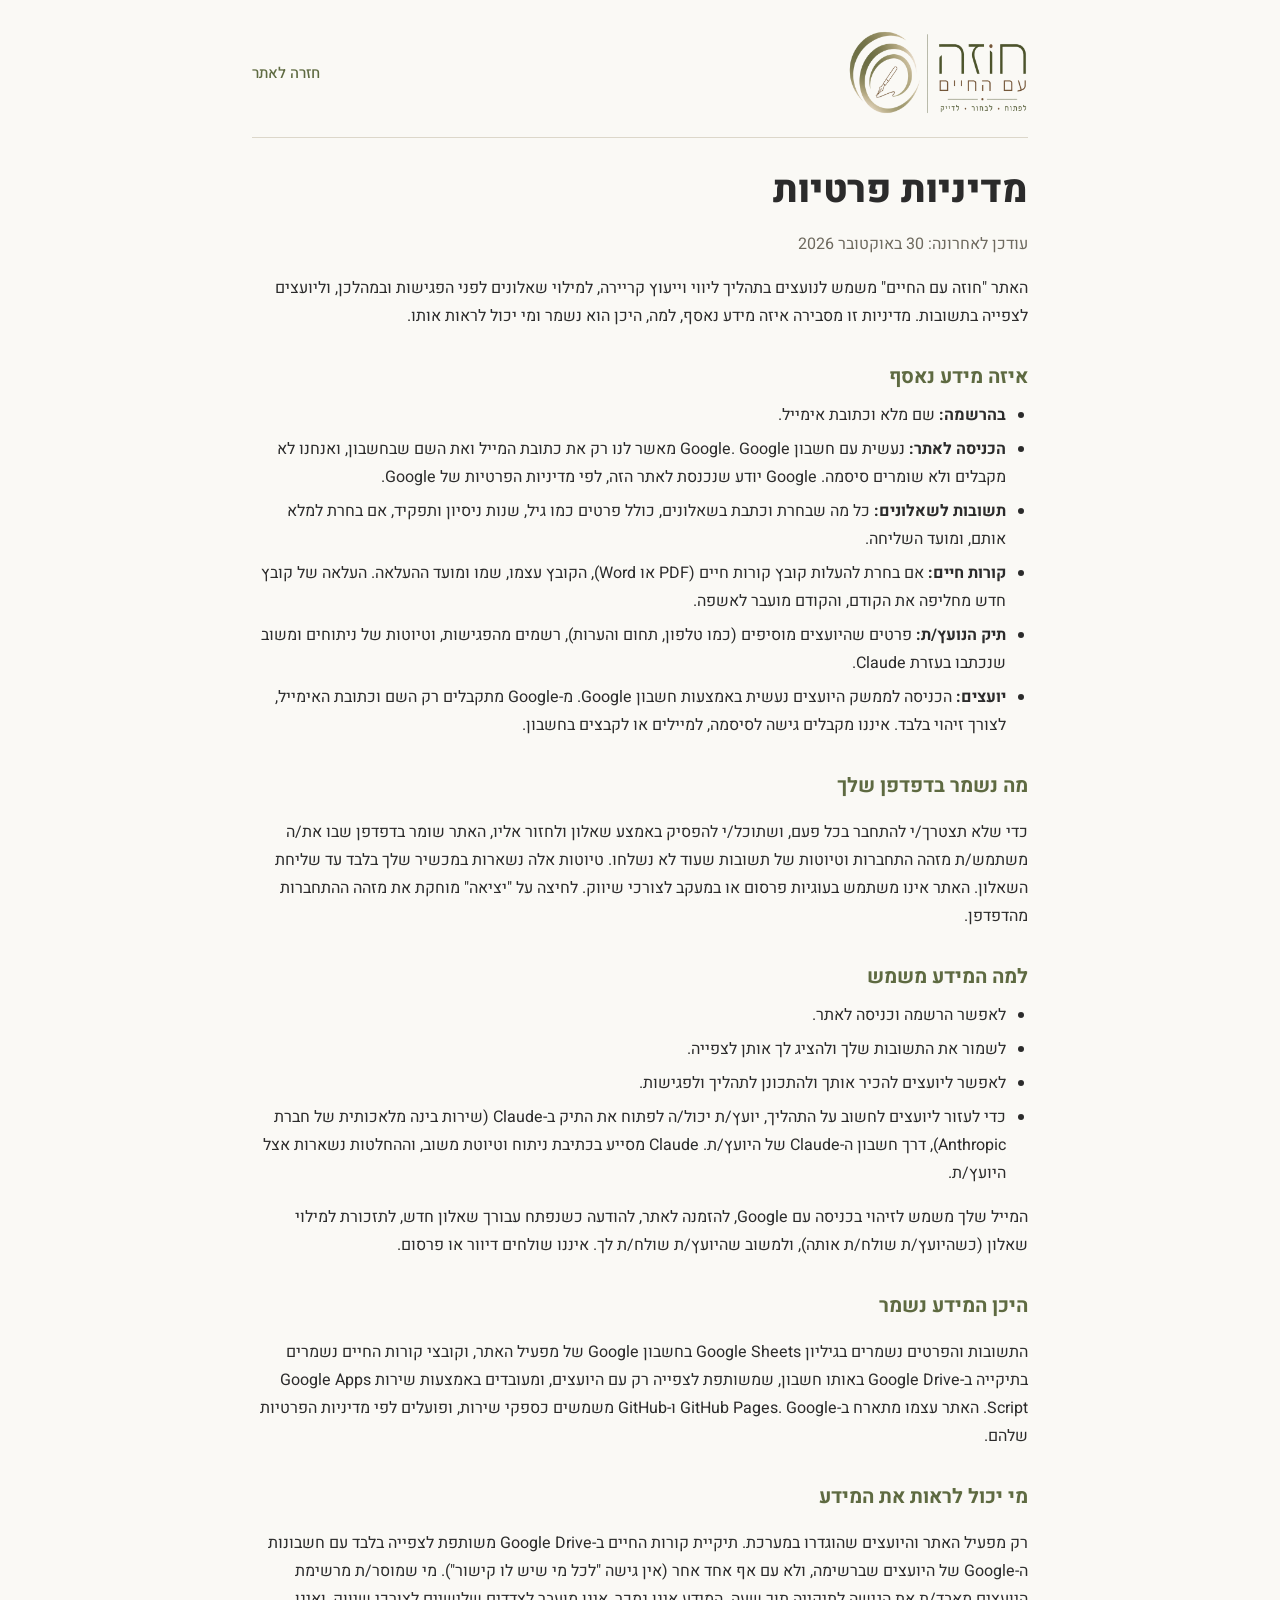
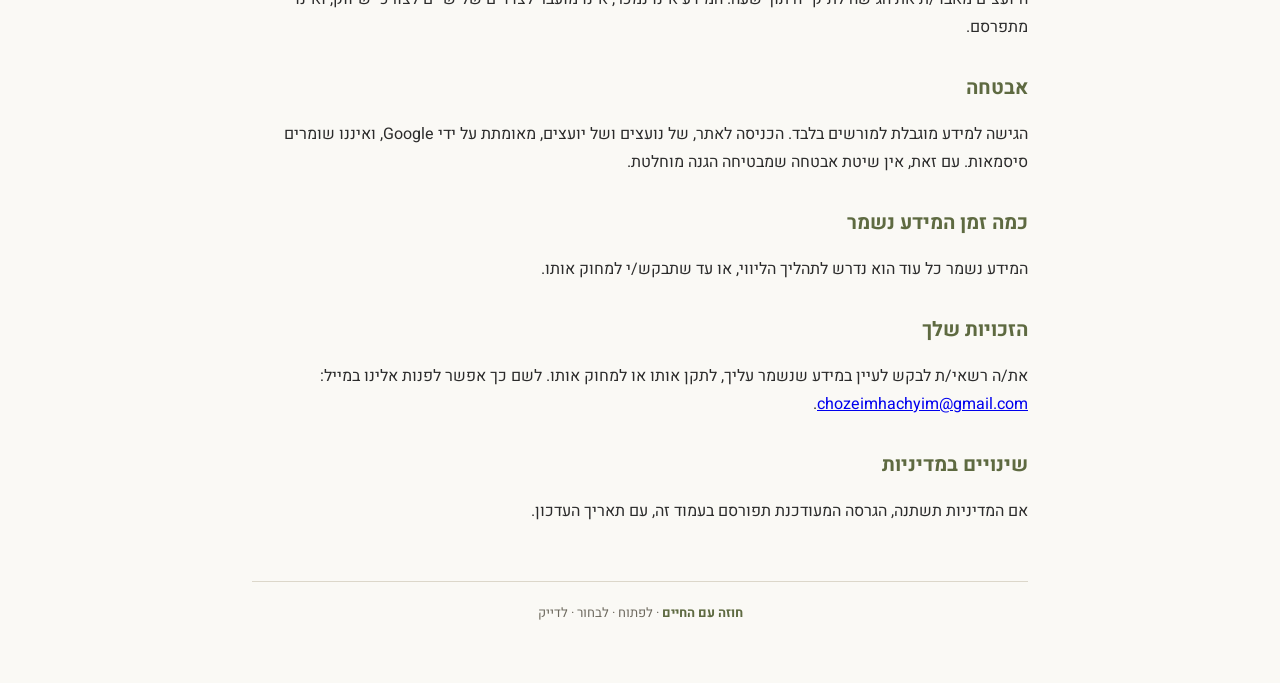
==== commit 5b98072a: "Clients sign in with Google: "טרם נכנס/ה", invitation text; privacy policy updated Co-Authored-By: C" ====
--- a/CFL_HR_privacy.html
+++ b/CFL_HR_privacy.html
@@ -34,14 +34,14 @@
 
     <main class="policy">
       <h1>מדיניות פרטיות</h1>
-      <p class="updated">עודכן לאחרונה: 29 באוקטובר 2026</p>
+      <p class="updated">עודכן לאחרונה: 30 באוקטובר 2026</p>
 
       <p>האתר "חוזה עם החיים" משמש לנועצים בתהליך ליווי וייעוץ קריירה, למילוי שאלונים לפני הפגישות ובמהלכן, וליועצים לצפייה בתשובות. מדיניות זו מסבירה איזה מידע נאסף, למה, היכן הוא נשמר ומי יכול לראות אותו.</p>
 
       <h2>איזה מידע נאסף</h2>
       <ul>
         <li><b>בהרשמה:</b> שם מלא וכתובת אימייל.</li>
-        <li><b>קוד הכניסה:</b> נשלח אליך במייל. במערכת הוא נשמר רק בצורה מוצפנת (hash), כך שגם מי שרואה את המאגר אינו יכול לקרוא אותו.</li>
+        <li><b>הכניסה לאתר:</b> נעשית עם חשבון Google. Google מאשר לנו רק את כתובת המייל ואת השם שבחשבון, ואנחנו לא מקבלים ולא שומרים סיסמה. Google יודע שנכנסת לאתר הזה, לפי מדיניות הפרטיות של Google.</li>
         <li><b>תשובות לשאלונים:</b> כל מה שבחרת וכתבת בשאלונים, כולל פרטים כמו גיל, שנות ניסיון ותפקיד, אם בחרת למלא אותם, ומועד השליחה.</li>
         <li><b>קורות חיים:</b> אם בחרת להעלות קובץ קורות חיים (PDF או Word), הקובץ עצמו, שמו ומועד ההעלאה. העלאה של קובץ חדש מחליפה את הקודם, והקודם מועבר לאשפה.</li>
         <li><b>תיק הנועץ/ת:</b> פרטים שהיועצים מוסיפים (כמו טלפון, תחום והערות), רשמים מהפגישות, וטיוטות של ניתוחים ומשוב שנכתבו בעזרת Claude.</li>
@@ -58,7 +58,7 @@
         <li>לאפשר ליועצים להכיר אותך ולהתכונן לתהליך ולפגישות.</li>
         <li>כדי לעזור ליועצים לחשוב על התהליך, יועץ/ת יכול/ה לפתוח את התיק ב-Claude (שירות בינה מלאכותית של חברת Anthropic), דרך חשבון ה-Claude של היועץ/ת. Claude מסייע בכתיבת ניתוח וטיוטת משוב, וההחלטות נשארות אצל היועץ/ת.</li>
       </ul>
-      <p>המייל שלך משמש לשליחת קוד הכניסה, להודעה כשנפתח עבורך שאלון חדש, לתזכורת למילוי שאלון (כשהיועץ/ת שולח/ת אותה), ולמשוב שהיועץ/ת שולח/ת לך. איננו שולחים דיוור או פרסום.</p>
+      <p>המייל שלך משמש לזיהוי בכניסה עם Google, להזמנה לאתר, להודעה כשנפתח עבורך שאלון חדש, לתזכורת למילוי שאלון (כשהיועץ/ת שולח/ת אותה), ולמשוב שהיועץ/ת שולח/ת לך. איננו שולחים דיוור או פרסום.</p>
 
       <h2>היכן המידע נשמר</h2>
       <p>התשובות והפרטים נשמרים בגיליון Google Sheets בחשבון Google של מפעיל האתר, וקובצי קורות החיים נשמרים בתיקייה ב-Google Drive באותו חשבון, שמשותפת לצפייה רק עם היועצים, ומעובדים באמצעות שירות Google Apps Script. האתר עצמו מתארח ב-GitHub Pages. Google ו-GitHub משמשים כספקי שירות, ופועלים לפי מדיניות הפרטיות שלהם.</p>
@@ -67,7 +67,7 @@
       <p>רק מפעיל האתר והיועצים שהוגדרו במערכת. תיקיית קורות החיים ב-Google Drive משותפת לצפייה בלבד עם חשבונות ה-Google של היועצים שברשימה, ולא עם אף אחד אחר (אין גישה "לכל מי שיש לו קישור"). מי שמוסר/ת מרשימת היועצים מאבד/ת את הגישה לתיקייה תוך שעה. המידע אינו נמכר, אינו מועבר לצדדים שלישיים לצורכי שיווק, ואינו מתפרסם.</p>
 
       <h2>אבטחה</h2>
-      <p>הגישה למידע מוגבלת למורשים בלבד. קודי הכניסה נשמרים בצורה מוצפנת, ניסיונות כניסה חוזרים שגויים נחסמים זמנית, וכניסת יועצים מאומתת על ידי Google. עם זאת, אין שיטת אבטחה שמבטיחה הגנה מוחלטת.</p>
+      <p>הגישה למידע מוגבלת למורשים בלבד. הכניסה לאתר, של נועצים ושל יועצים, מאומתת על ידי Google, ואיננו שומרים סיסמאות. עם זאת, אין שיטת אבטחה שמבטיחה הגנה מוחלטת.</p>
 
       <h2>כמה זמן המידע נשמר</h2>
       <p>המידע נשמר כל עוד הוא נדרש לתהליך הליווי, או עד שתבקש/י למחוק אותו.</p>
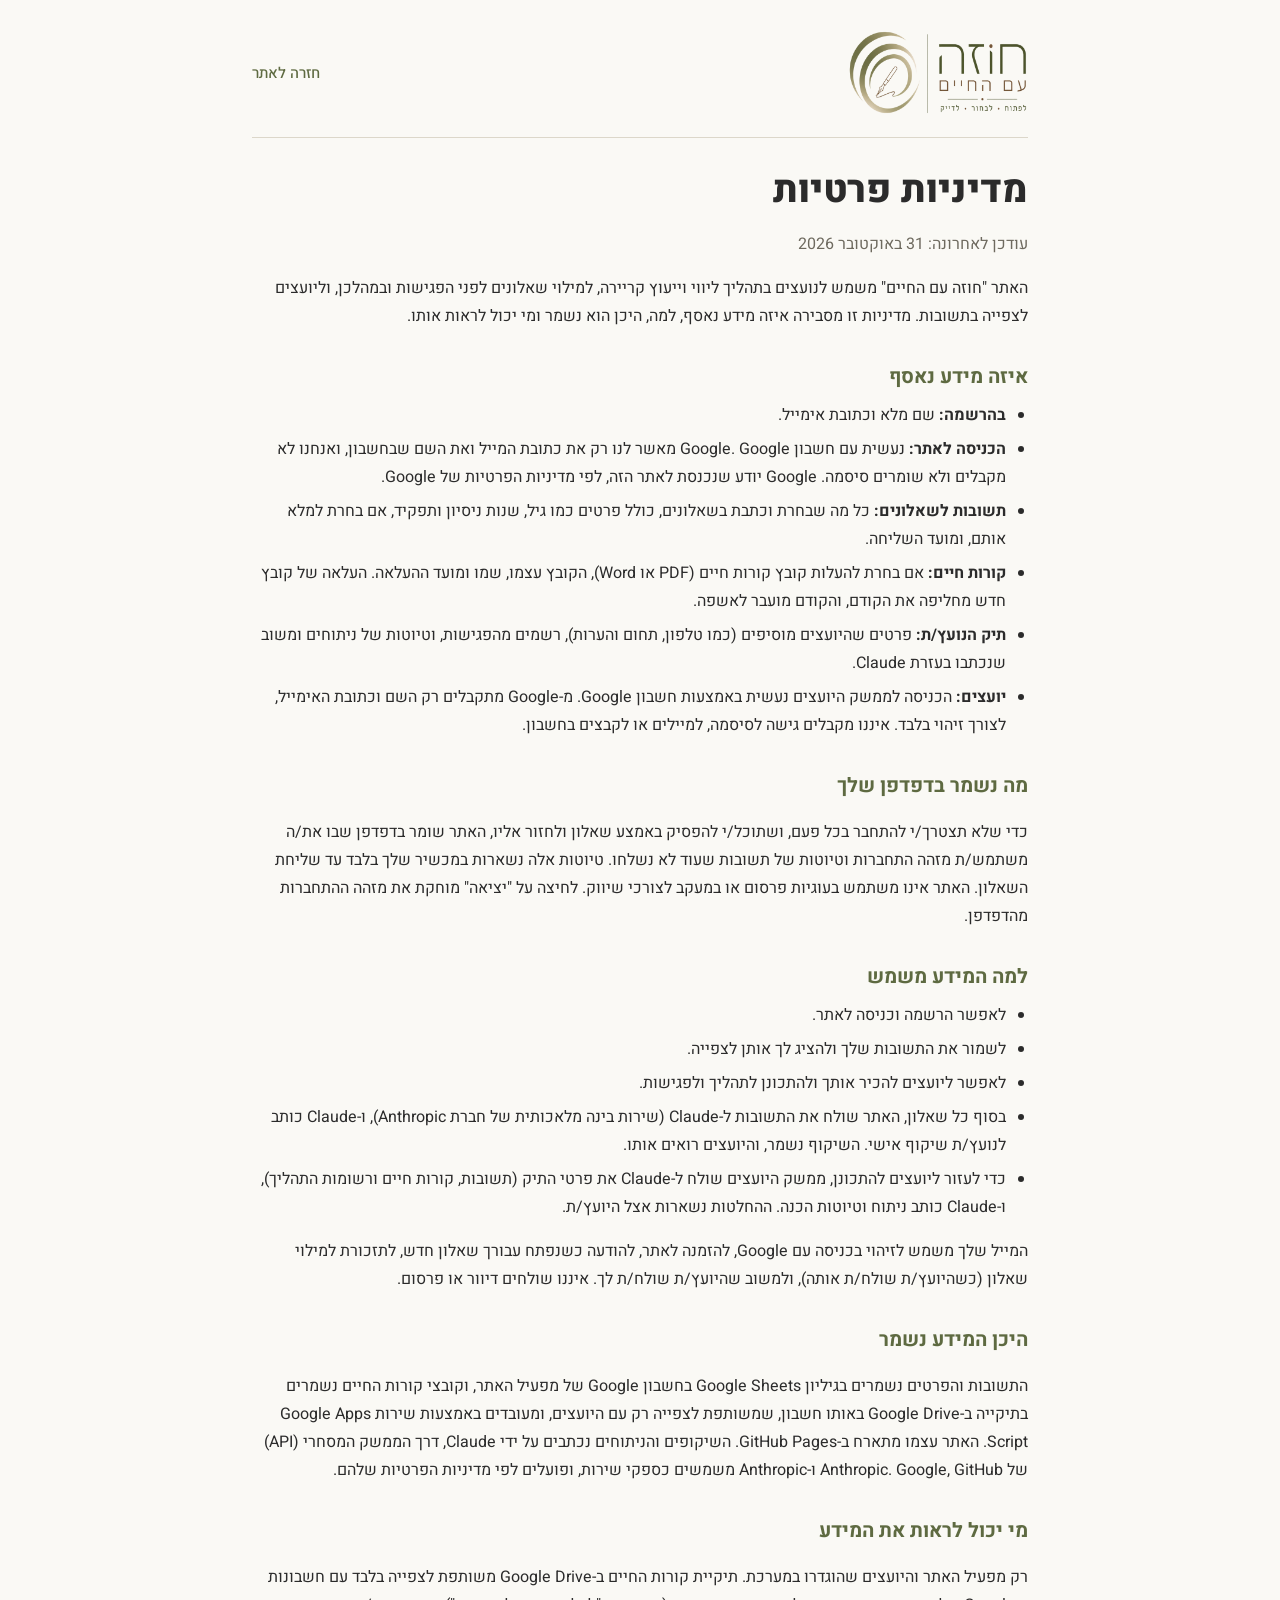
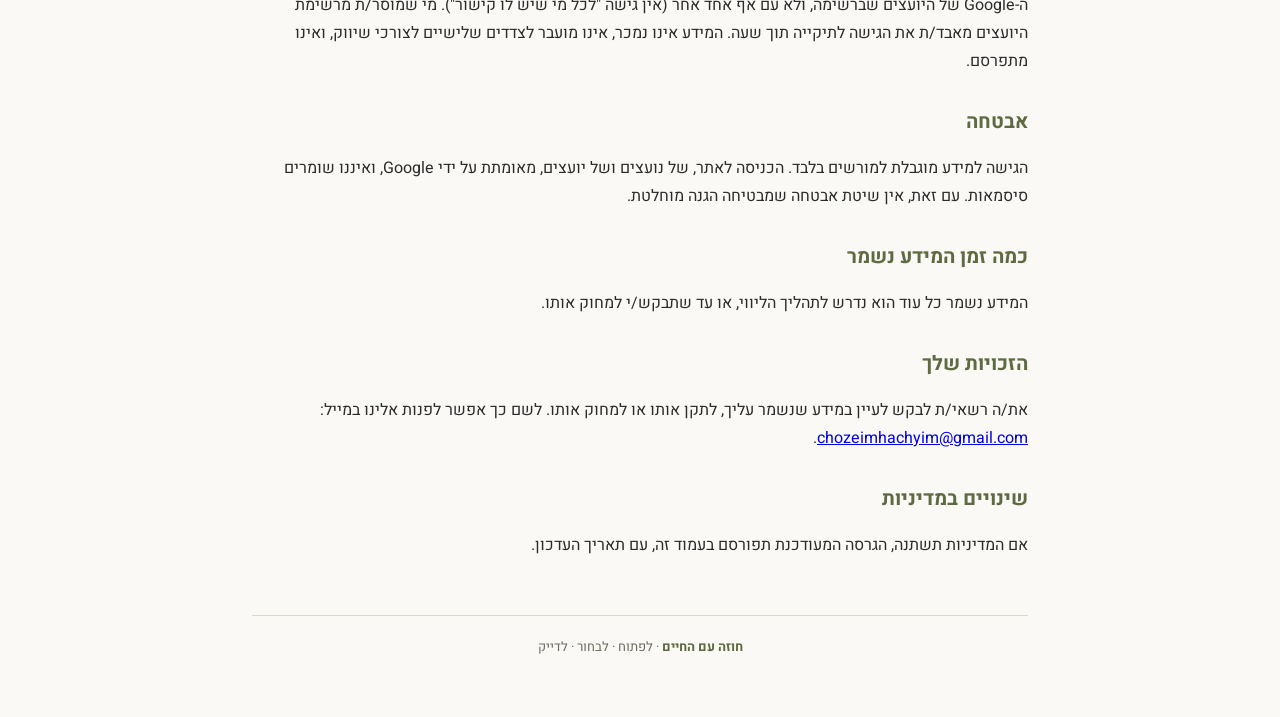
==== commit 64c74e3e: "The personal response each נועץ got is shown with the questionnaire (text view and סיכום לנועץ); pri" ====
--- a/CFL_HR_privacy.html
+++ b/CFL_HR_privacy.html
@@ -34,7 +34,7 @@
 
     <main class="policy">
       <h1>מדיניות פרטיות</h1>
-      <p class="updated">עודכן לאחרונה: 30 באוקטובר 2026</p>
+      <p class="updated">עודכן לאחרונה: 31 באוקטובר 2026</p>
 
       <p>האתר "חוזה עם החיים" משמש לנועצים בתהליך ליווי וייעוץ קריירה, למילוי שאלונים לפני הפגישות ובמהלכן, וליועצים לצפייה בתשובות. מדיניות זו מסבירה איזה מידע נאסף, למה, היכן הוא נשמר ומי יכול לראות אותו.</p>
 
@@ -56,12 +56,13 @@
         <li>לאפשר הרשמה וכניסה לאתר.</li>
         <li>לשמור את התשובות שלך ולהציג לך אותן לצפייה.</li>
         <li>לאפשר ליועצים להכיר אותך ולהתכונן לתהליך ולפגישות.</li>
-        <li>כדי לעזור ליועצים לחשוב על התהליך, יועץ/ת יכול/ה לפתוח את התיק ב-Claude (שירות בינה מלאכותית של חברת Anthropic), דרך חשבון ה-Claude של היועץ/ת. Claude מסייע בכתיבת ניתוח וטיוטת משוב, וההחלטות נשארות אצל היועץ/ת.</li>
+        <li>בסוף כל שאלון, האתר שולח את התשובות ל-Claude (שירות בינה מלאכותית של חברת Anthropic), ו-Claude כותב לנועץ/ת שיקוף אישי. השיקוף נשמר, והיועצים רואים אותו.</li>
+        <li>כדי לעזור ליועצים להתכונן, ממשק היועצים שולח ל-Claude את פרטי התיק (תשובות, קורות חיים ורשומות התהליך), ו-Claude כותב ניתוח וטיוטות הכנה. ההחלטות נשארות אצל היועץ/ת.</li>
       </ul>
       <p>המייל שלך משמש לזיהוי בכניסה עם Google, להזמנה לאתר, להודעה כשנפתח עבורך שאלון חדש, לתזכורת למילוי שאלון (כשהיועץ/ת שולח/ת אותה), ולמשוב שהיועץ/ת שולח/ת לך. איננו שולחים דיוור או פרסום.</p>
 
       <h2>היכן המידע נשמר</h2>
-      <p>התשובות והפרטים נשמרים בגיליון Google Sheets בחשבון Google של מפעיל האתר, וקובצי קורות החיים נשמרים בתיקייה ב-Google Drive באותו חשבון, שמשותפת לצפייה רק עם היועצים, ומעובדים באמצעות שירות Google Apps Script. האתר עצמו מתארח ב-GitHub Pages. Google ו-GitHub משמשים כספקי שירות, ופועלים לפי מדיניות הפרטיות שלהם.</p>
+      <p>התשובות והפרטים נשמרים בגיליון Google Sheets בחשבון Google של מפעיל האתר, וקובצי קורות החיים נשמרים בתיקייה ב-Google Drive באותו חשבון, שמשותפת לצפייה רק עם היועצים, ומעובדים באמצעות שירות Google Apps Script. האתר עצמו מתארח ב-GitHub Pages. השיקופים והניתוחים נכתבים על ידי Claude, דרך הממשק המסחרי (API) של Anthropic. Google, GitHub ו-Anthropic משמשים כספקי שירות, ופועלים לפי מדיניות הפרטיות שלהם.</p>
 
       <h2>מי יכול לראות את המידע</h2>
       <p>רק מפעיל האתר והיועצים שהוגדרו במערכת. תיקיית קורות החיים ב-Google Drive משותפת לצפייה בלבד עם חשבונות ה-Google של היועצים שברשימה, ולא עם אף אחד אחר (אין גישה "לכל מי שיש לו קישור"). מי שמוסר/ת מרשימת היועצים מאבד/ת את הגישה לתיקייה תוך שעה. המידע אינו נמכר, אינו מועבר לצדדים שלישיים לצורכי שיווק, ואינו מתפרסם.</p>
